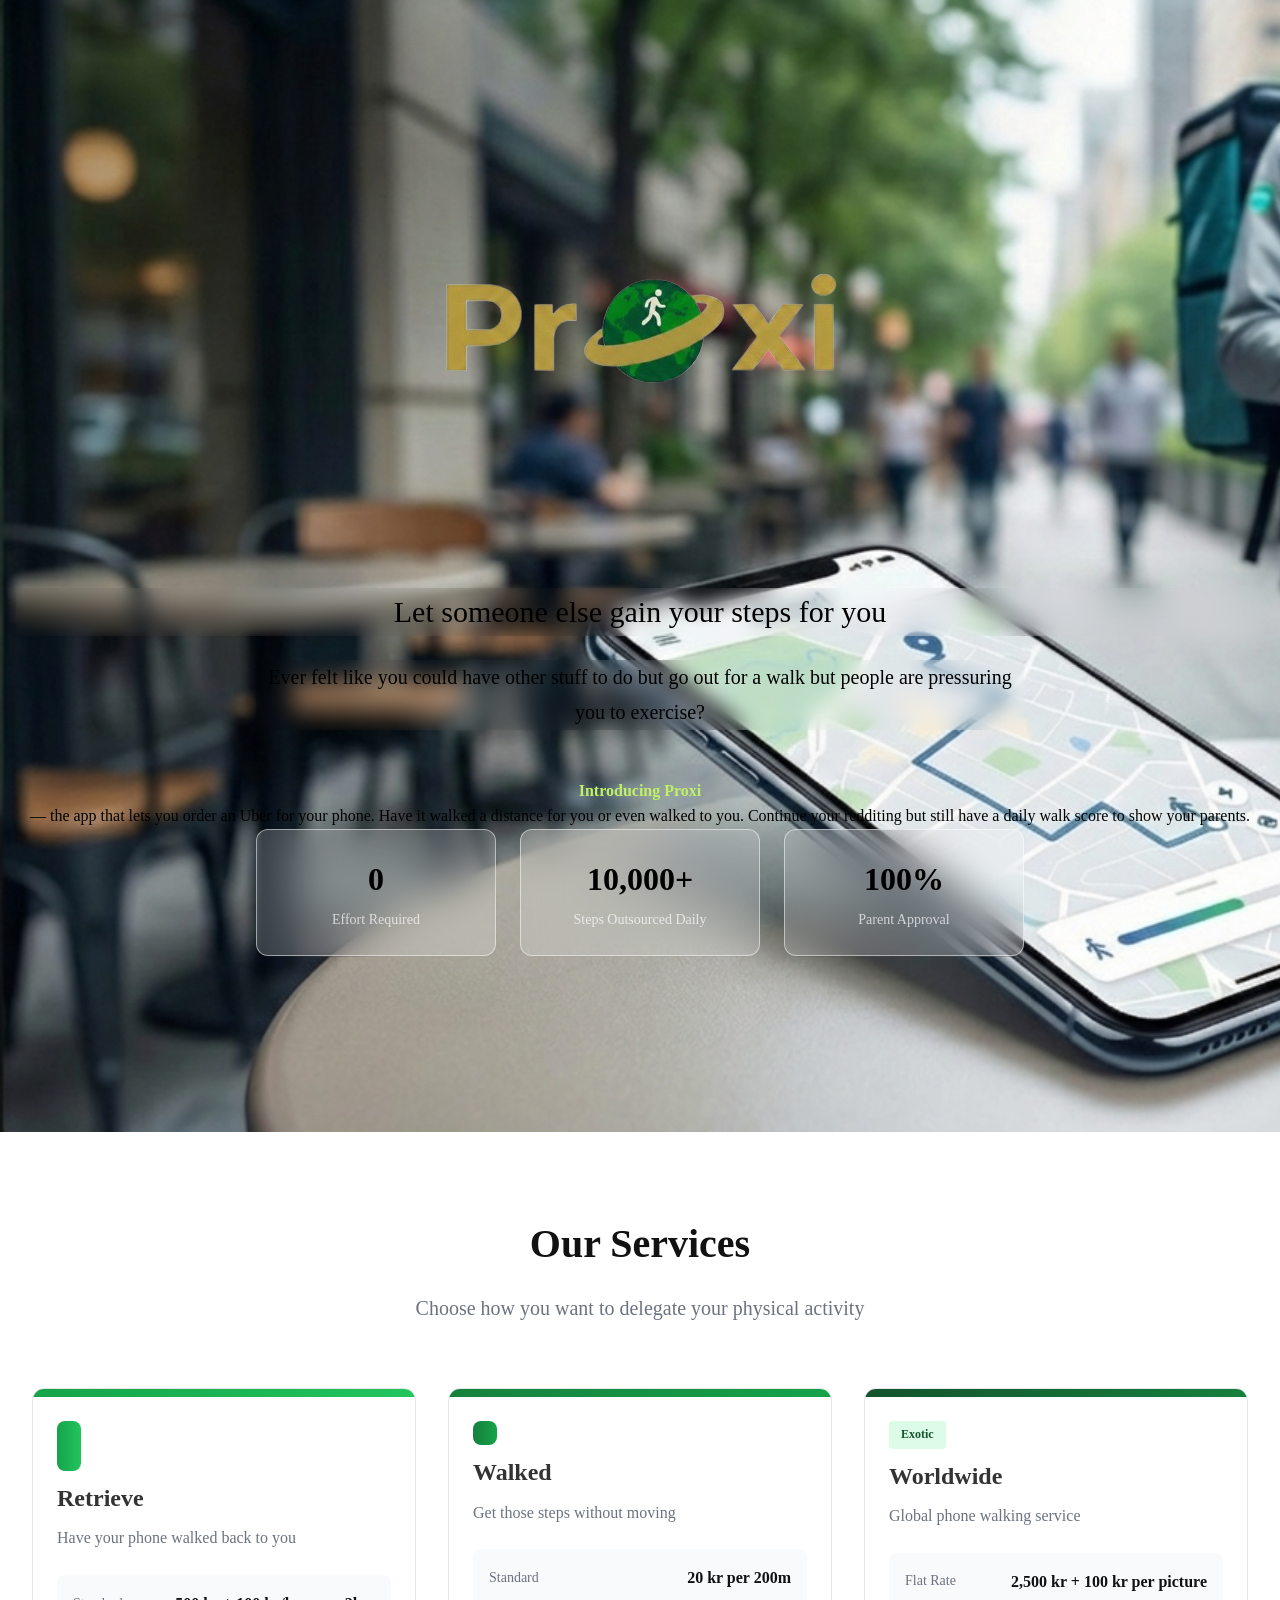
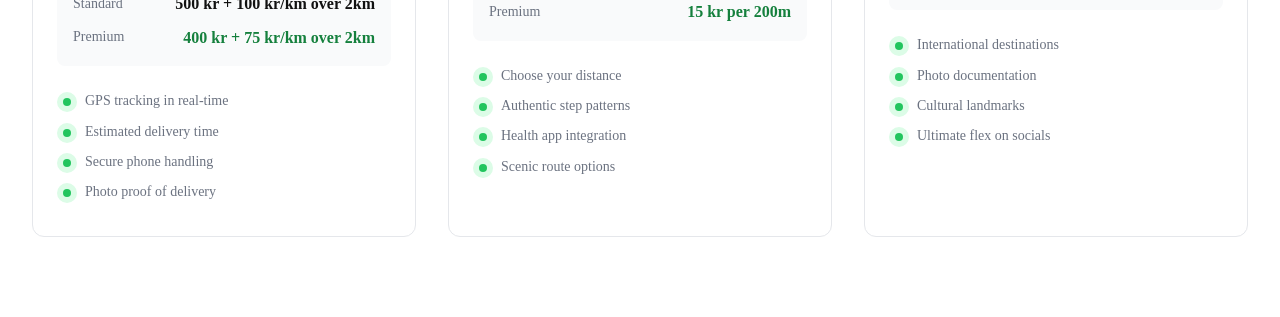
==== index.html @ c2bbb3a6 "hege" ====
<!DOCTYPE html>
<html lang="en">
<head>
    <meta charset="UTF-8">
    <meta name="viewport" content="width=device-width, initial-scale=1.0">
    <title>Proxi</title>
    <link rel="stylesheet" href="style.css">
</head>
<body>
    <section class ="hero">
        <div class="hero-logo">
            <img src="Company name - no background.png" alt="logo">
        </div>
            <p class="hero-tagline">Let someone else gain your steps for you</p>
            
            <p class="hero-description">
                Ever felt like you could have other stuff to do but go out for a walk but people are pressuring you to exercise? 
                <p class="highlight">Introducing Proxi</p> — the app that lets you order an Uber for your phone. 
                Have it walked a distance for you or even walked to you. Continue your redditing but still have a daily walk score to show your parents.
            </p>
            <div class="hero-stats">
                <div class="stat-card">
                    <div class="stat-value">0</div>
                    <div class="stat-label">Effort Required</div>
                </div>
                <div class="stat-card">
                    <div class="stat-value">10,000+</div>
                    <div class="stat-label">Steps Outsourced Daily</div>
                </div>
                <div class="stat-card">
                    <div class="stat-value">100%</div>
                    <div class="stat-label">Parent Approval</div>
                </div>
            </div>
    </section>
   <section class="services">
        <div class="container">
            <div class="section-header">
                <h2>Our Services</h2>
                <p>Choose how you want to delegate your physical activity</p>
            </div>
            
            <div class="services-grid">
                <!-- Retrieve Service -->
                <div class="service-card">
                    <div class="service-gradient gradient-1"></div>
                    <div class="service-header">
                        <div class="service-icon gradient-1">
                            <svg viewBox="0 0 24 24" fill="none" stroke="currentColor" stroke-width="2">
                                <polygon points="3 11 22 2 13 21 11 13 3 11"></polygon>
                            </svg>
                        </div>
                    </div>
                    <h3>Retrieve</h3>
                    <p class="service-description">Have your phone walked back to you</p>
                    
                    <div class="service-pricing">
                        <div class="price-row">
                            <p>Standard</p>
                            <p class="price">500 kr + 100 kr/km over 2km</p>
                        </div>
                        <div class="price-row premium">
                            <p>Premium</p>
                            <p class="price">400 kr + 75 kr/km over 2km</p>
                        </div>
                    </div>
                    
                    <ul class="service-features">
                        <li><p class="check"></p>GPS tracking in real-time</li>
                        <li><p class="check"></p>Estimated delivery time</li>
                        <li><p class="check"></p>Secure phone handling</li>
                        <li><p class="check"></p>Photo proof of delivery</li>
                    </ul>
                </div>
                
                <!-- Walked Service -->
                <div class="service-card">
                    <div class="service-gradient gradient-2"></div>
                    <div class="service-header">
                        <div class="service-icon gradient-2">
                        </div>
                    </div>
                    <h3>Walked</h3>
                    <p class="service-description">Get those steps without moving</p>
                    
                    <div class="service-pricing">
                        <div class="price-row">
                            <p>Standard</p>
                            <p class="price">20 kr per 200m</p>
                        </div>
                        <div class="price-row premium">
                            <p>Premium</p>
                            <p class="price">15 kr per 200m</p>
                        </div>
                    </div>
                    
                    <ul class="service-features">
                        <li><p class="check"></p>Choose your distance</li>
                        <li><p class="check"></p>Authentic step patterns</li>
                        <li><p class="check"></p>Health app integration</li>
                        <li><p class="check"></p>Scenic route options</li>
                    </ul>
                </div>
                
                <!-- Worldwide Service -->
                <div class="service-card">
                    <div class="service-gradient gradient-3"></div>
                    <div class="service-header">
                        <p class="badge">Exotic</p>
                    </div>
                    <h3>Worldwide</h3>
                    <p class="service-description">Global phone walking service</p>
                    
                    <div class="service-pricing">
                        <div class="price-row">
                            <p>Flat Rate</p>
                            <p class="price">2,500 kr + 100 kr per picture</p>
                        </div>
                    </div>
                    
                    <ul class="service-features">
                        <li><p class="check"></p>International destinations</li>
                        <li><p class="check"></p>Photo documentation</li>
                        <li><p class="check"></p>Cultural landmarks</li>
                        <li><p class="check"></p>Ultimate flex on socials</li>
                    </ul>
                </div>
            </div>
        </div>
    </section>

</body>
</html>
---- style.css ----
*{
    margin: 0;
    padding: 0;
    box-sizing: border-box;
}

body{
    line-height: 1.6;
    color: #333;
    background: #ffffff;
}

.container{
    max-width: 1280px;
    margin: 0 auto;
    padding: 0 1rem;
}

.hero{
    position: relative;
    background-image: url(Gemini_Generated_Image_2fr2fr2fr2fr2fr2.png);
    background-size: cover;
    overflow: hidden;
    padding: 5rem 1rem 8rem;
    text-align: center;
    color: black;
    text-decoration: blur(10px);
    text-shadow: #111;
}

.hero-overlay{
    position: absolute;
    inset: 0;
    background: rgba(0, 0, 0, 0.2);
}

.hero-content{
    position: relative;
    text-align: center;
    z-index: 1;
}

.hero-logo{
    position:relative ;
}

.hero.logo h1{
    font-size: 3.5rem;
    font-weight: 800;
}

.hero-tagline {
    font-size: 1.875rem;
    font-weight: 500;
    margin-bottom: 1.5rem;
    color:black;
    backdrop-filter: blur(10px);
}

.hero-description {
    font-size: 1.25rem;
    max-width: 48rem;
    margin: 0 auto 3rem;
    color: black;
    line-height: 1.75;
    backdrop-filter: blur(10px);
}

.highlight {
    font-weight: 600;
    color: #bef264;
}

.hero-stats {
    display: grid;
    grid-template-columns: repeat(auto-fit, minmax(200px, 1fr));
    gap: 1.5rem;
    max-width: 48rem;
    margin: 0 auto 3rem;
}

.stat-card {
    background: rgba(255, 255, 255, 0.2);
    backdrop-filter: blur(20px);
    border: 1px solid rgba(255, 255, 255, 0.5);
    border-radius: 0.75rem;
    padding: 1.5rem;
}

.stat-icon {
    width: 2rem;
    height: 2rem;
    color: #bef264;
    margin: 0 auto 0.5rem;
}

.stat-value {
    font-size: 2rem;
    font-weight: bold;
    margin-bottom: 0.25rem;
}

.stat-label {
    font-size: 0.875rem;
    color: rgba(255, 255, 255, 0.7);
}

.hero-buttons {
    display: flex;
    flex-wrap: wrap;
    gap: 1rem;
    justify-content: center;
    margin-bottom: 2rem;
}

.btn {
    padding: 0.75rem 2rem;
    font-size: 1.125rem;
    font-weight: 600;
    border-radius: 9999px;
    border: none;
    cursor: pointer;
    transition: all 0.3s;
}

.btn-primary {
    background: white;
    color: #15803d;
    box-shadow: 0 10px 25px rgba(0, 0, 0, 0.2);
}

.btn-primary:hover {
    background: #f3f4f6;
    transform: translateY(-2px);
}

.btn-outline {
    background: transparent;
    color: white;
    border: 2px solid white;
}

.btn-outline:hover {
    background: rgba(255, 255, 255, 0.1);
}

.hero-subtext {
    font-size: 0.875rem;
    color: rgba(255, 255, 255, 0.6);
    font-style: italic;
}

/* Services Section */
.services {
    padding: 5rem 1rem;
    background: white;
}

.section-header {
    text-align: center;
    margin-bottom: 4rem;
}

.section-header h2 {
    font-size: 2.5rem;
    font-weight: bold;
    color: #111;
    margin-bottom: 1rem;
}

.section-header p {
    font-size: 1.25rem;
    color: #6b7280;
    max-width: 42rem;
    margin: 0 auto;
}

.services-grid {
    display: grid;
    grid-template-columns: repeat(auto-fit, minmax(300px, 1fr));
    gap: 2rem;
}

.service-card {
    background: white;
    border: 1px solid #e5e7eb;
    border-radius: 0.75rem;
    overflow: hidden;
    transition: box-shadow 0.3s;
}

.service-card:hover {
    box-shadow: 0 20px 25px -5px rgba(0, 0, 0, 0.1), 0 10px 10px -5px rgba(0, 0, 0, 0.04);
}

.service-gradient {
    height: 0.5rem;
}

.gradient-1 {
    background: linear-gradient(to right, #16a34a, #22c55e);
}

.gradient-2 {
    background: linear-gradient(to right, #15803d, #16a34a);
}

.gradient-3 {
    background: linear-gradient(to right, #14532d, #15803d);
}

.service-header {
    padding: 1.5rem 1.5rem 0;
    display: flex;
    justify-content: space-between;
    align-items: flex-start;
    margin-bottom: 0.5rem;
}

.service-icon {
    padding: 0.75rem;
    border-radius: 0.5rem;
    color: white;
}

.badge {
    background: #dcfce7;
    color: #14532d;
    padding: 0.25rem 0.75rem;
    border-radius: 0.25rem;
    font-size: 0.75rem;
    font-weight: 600;
}

.service-card h3 {
    font-size: 1.5rem;
    font-weight: 700;
    padding: 0 1.5rem;
    margin-bottom: 0.5rem;
}

.service-description {
    color: #6b7280;
    padding: 0 1.5rem;
    margin-bottom: 1.5rem;
}

.service-pricing {
    background: #f9fafb;
    border-radius: 0.5rem;
    padding: 1rem;
    margin: 0 1.5rem 1.5rem;
}

.price-row {
    display: flex;
    justify-content: space-between;
    align-items: center;
    margin-bottom: 0.5rem;
}

.price-row:last-child {
    margin-bottom: 0;
}

.price-row p:first-child {
    font-size: 0.875rem;
    color: #6b7280;
}

.price-row .price {
    font-weight: 600;
    color: #111;
}

.price-row.premium .price {
    color: #15803d;
}

.service-features {
    list-style: none;
    padding: 0 1.5rem 1.5rem;
}

.service-features li {
    display: flex;
    align-items: flex-start;
    gap: 0.5rem;
    margin-bottom: 0.5rem;
    font-size: 0.875rem;
    color: #6b7280;
}

.check {
    width: 1.25rem;
    height: 1.25rem;
    background: #dcfce7;
    border-radius: 50%;
    display: inline-block;
    position: relative;
    flex-shrink: 0;
    margin-top: 0.125rem;
}

.check::after {
    content: '';
    position: absolute;
    width: 0.5rem;
    height: 0.5rem;
    background: #22c55e;
    border-radius: 50%;
    top: 50%;
    left: 50%;
    transform: translate(-50%, -50%);
}
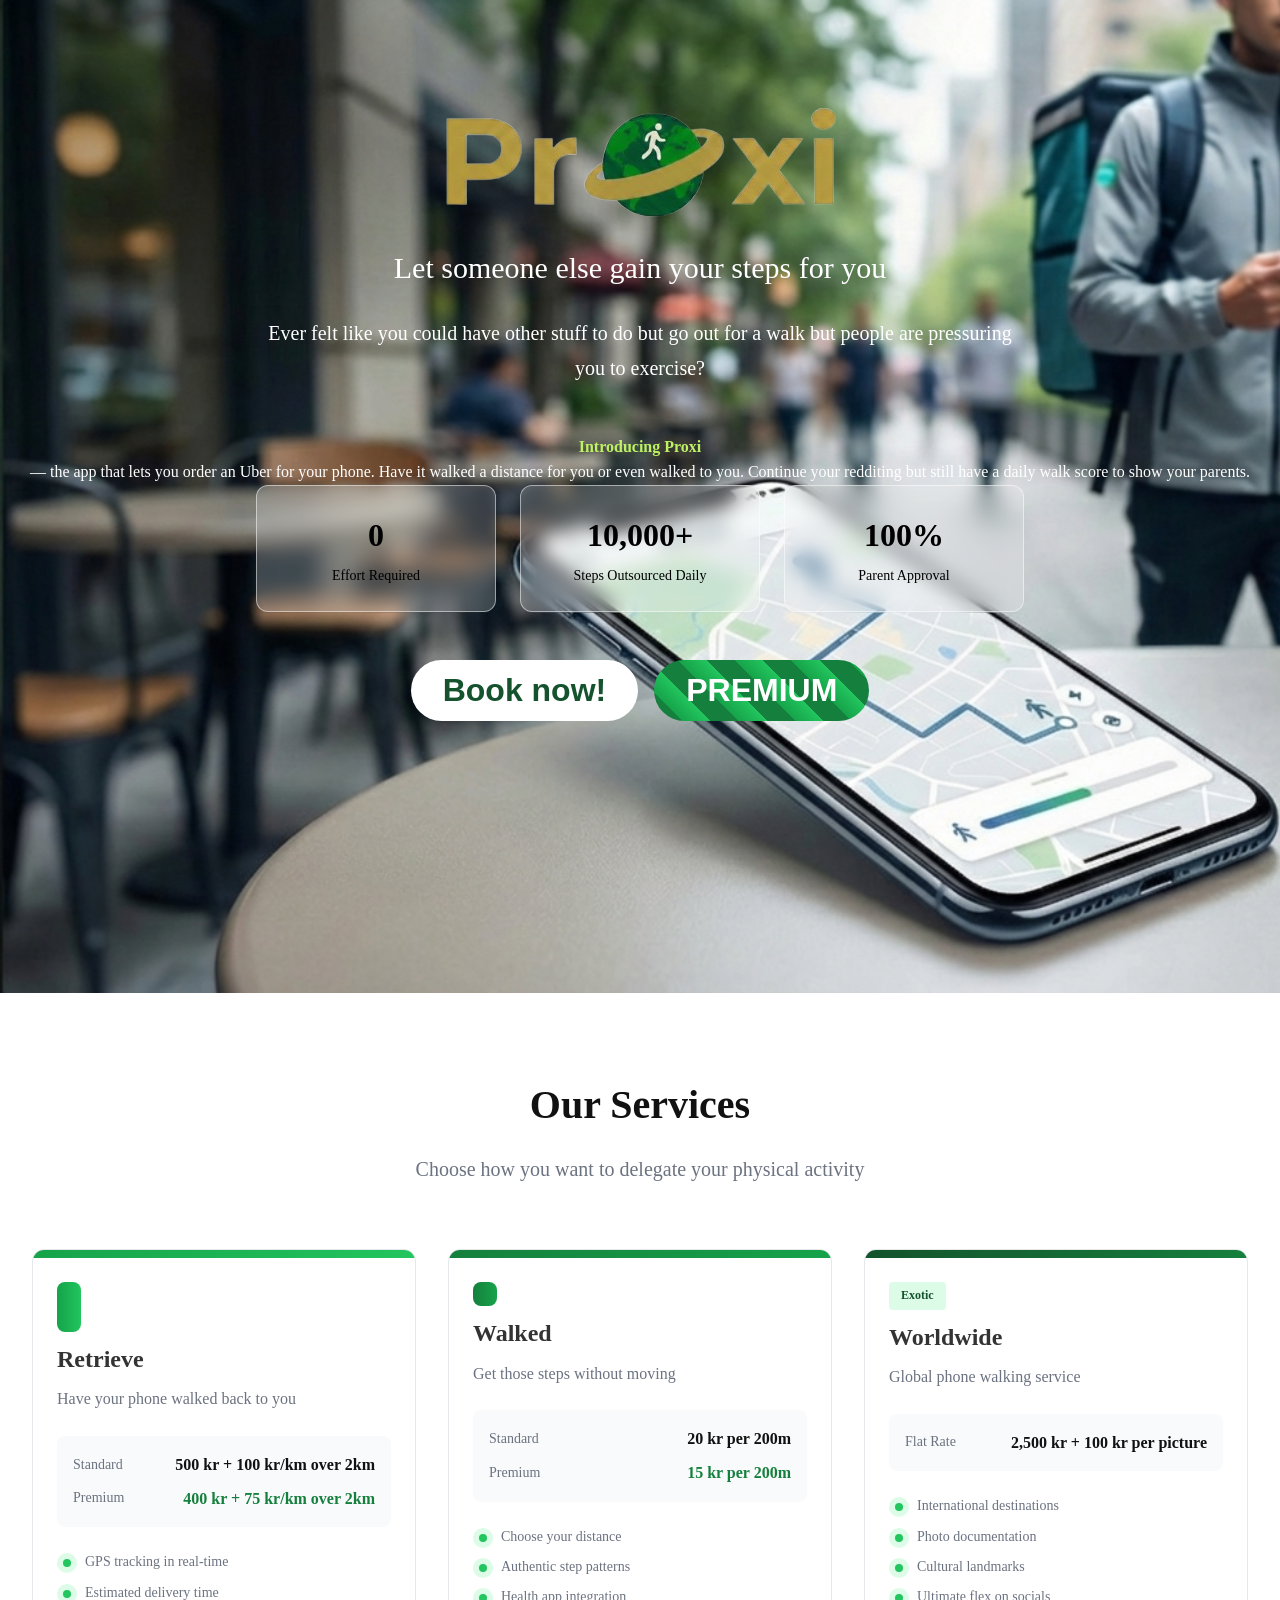
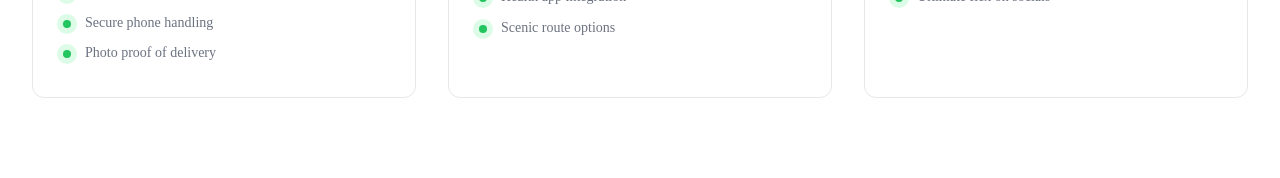
==== commit 977f1218: "jjjj" ====
--- a/index.html
+++ b/index.html
@@ -5,11 +5,12 @@
     <meta name="viewport" content="width=device-width, initial-scale=1.0">
     <title>Proxi</title>
     <link rel="stylesheet" href="style.css">
+    <link rel="stylesheet" href="">
 </head>
 <body>
     <section class ="hero">
         <div class="hero-logo">
-            <img src="Company name - no background.png" alt="logo">
+            <img src="Company name - no background-smaller.png" alt="logo">
         </div>
             <p class="hero-tagline">Let someone else gain your steps for you</p>
             
@@ -31,6 +32,10 @@
                     <div class="stat-value">100%</div>
                     <div class="stat-label">Parent Approval</div>
                 </div>
+            </div>
+            <div class="hero-buttons">
+            <button class="btn" onclick="window.location.href ='booking.html'">Book now!</button>
+            <button class="btn-premium">PREMIUM</button>
             </div>
     </section>
    <section class="services">
@@ -129,5 +134,6 @@
         </div>
     </section>
 
+
 </body>
 </html>
--- a/style.css
+++ b/style.css
@@ -21,11 +21,9 @@
     background-image: url(Gemini_Generated_Image_2fr2fr2fr2fr2fr2.png);
     background-size: cover;
     overflow: hidden;
-    padding: 5rem 1rem 8rem;
+    padding: 5rem 1rem 15rem;
     text-align: center;
-    color: black;
-    text-decoration: blur(10px);
-    text-shadow: #111;
+    color: white;
 }
 
 .hero-overlay{
@@ -42,6 +40,10 @@
 
 .hero-logo{
     position:relative ;
+    border: none;
+    margin: 0;
+    padding: 0;
+    position: top;
 }
 
 .hero.logo h1{
@@ -53,17 +55,15 @@
     font-size: 1.875rem;
     font-weight: 500;
     margin-bottom: 1.5rem;
-    color:black;
-    backdrop-filter: blur(10px);
+    color:white;
 }
 
 .hero-description {
     font-size: 1.25rem;
     max-width: 48rem;
     margin: 0 auto 3rem;
-    color: black;
+    color: white;
     line-height: 1.75;
-    backdrop-filter: blur(10px);
 }
 
 .highlight {
@@ -81,10 +81,11 @@
 
 .stat-card {
     background: rgba(255, 255, 255, 0.2);
-    backdrop-filter: blur(20px);
     border: 1px solid rgba(255, 255, 255, 0.5);
     border-radius: 0.75rem;
+    backdrop-filter: blur(10px);
     padding: 1.5rem;
+    color: black;
 }
 
 .stat-icon {
@@ -102,7 +103,7 @@
 
 .stat-label {
     font-size: 0.875rem;
-    color: rgba(255, 255, 255, 0.7);
+    color: black;
 }
 
 .hero-buttons {
@@ -113,35 +114,38 @@
     margin-bottom: 2rem;
 }
 
-.btn {
+.btn{
+    font-size: 2rem;
+    font-weight: 599;
+    background: white;
+    color: #14532d;
+    border: none;
+    border-radius: 100rem;
     padding: 0.75rem 2rem;
-    font-size: 1.125rem;
-    font-weight: 600;
-    border-radius: 9999px;
+    cursor: pointer;
+    transition: all 0.4s;
+}
+
+.btn:hover{
+    border-color: gray;
+    font-size: 2.2rem;
+}
+
+.btn-premium{
+    font-size: 2rem;
+    font-weight: 650;
+    background: repeating-linear-gradient(45deg,#15803d 0px, #15803d 20px,#16a34a 20px, #22c55e 40px);
+    color: white;
     border: none;
     cursor: pointer;
+    border-radius: 100rem;
+    padding: 0.75rem 2rem;
     transition: all 0.3s;
 }
 
-.btn-primary {
-    background: white;
-    color: #15803d;
-    box-shadow: 0 10px 25px rgba(0, 0, 0, 0.2);
-}
-
-.btn-primary:hover {
-    background: #f3f4f6;
-    transform: translateY(-2px);
-}
-
-.btn-outline {
-    background: transparent;
-    color: white;
-    border: 2px solid white;
-}
-
-.btn-outline:hover {
-    background: rgba(255, 255, 255, 0.1);
+.btn-premium:hover{
+    border: #22c55e;
+    font-size: 2.2rem;
 }
 
 .hero-subtext {
@@ -312,4 +316,4 @@
     top: 50%;
     left: 50%;
     transform: translate(-50%, -50%);
-}+}
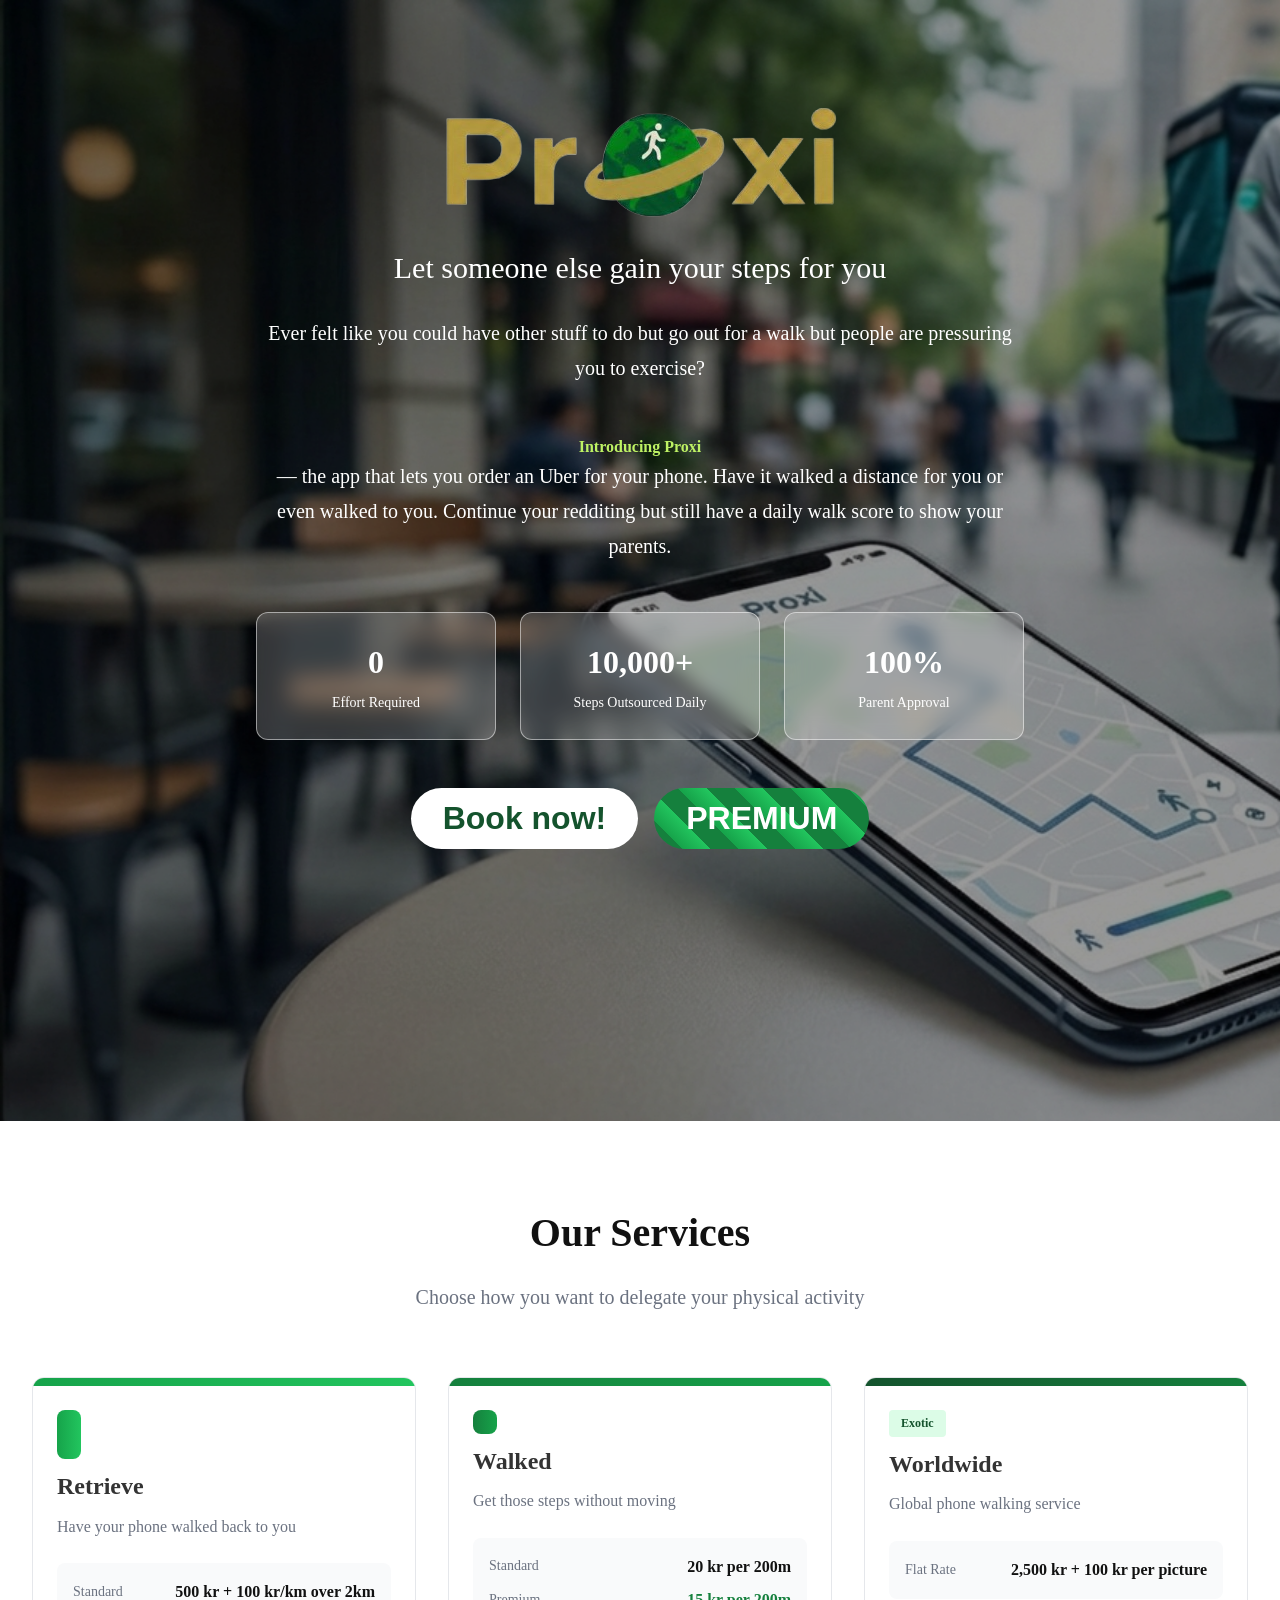
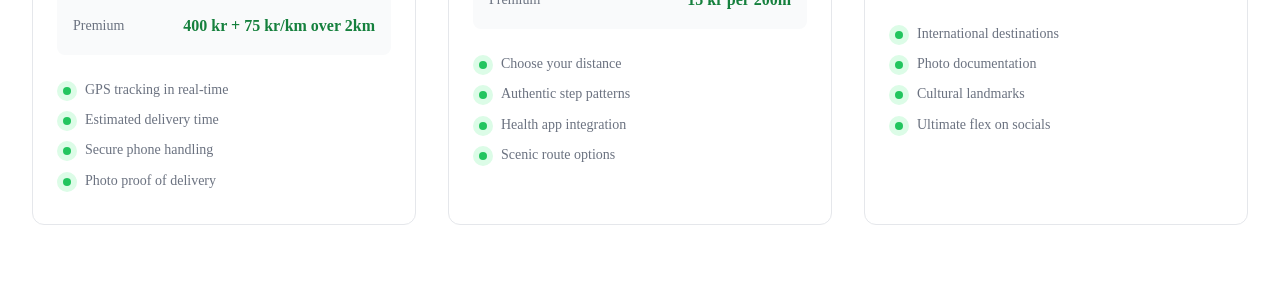
==== commit e781d883: "hihi" ====
--- a/index.html
+++ b/index.html
@@ -1,5 +1,6 @@
 <!DOCTYPE html>
 <html lang="en">
+
 <head>
     <meta charset="UTF-8">
     <meta name="viewport" content="width=device-width, initial-scale=1.0">
@@ -7,44 +8,48 @@
     <link rel="stylesheet" href="style.css">
     <link rel="stylesheet" href="">
 </head>
+
 <body>
-    <section class ="hero">
+    <section class="hero">
         <div class="hero-logo">
             <img src="Company name - no background-smaller.png" alt="logo">
         </div>
-            <p class="hero-tagline">Let someone else gain your steps for you</p>
-            
-            <p class="hero-description">
-                Ever felt like you could have other stuff to do but go out for a walk but people are pressuring you to exercise? 
-                <p class="highlight">Introducing Proxi</p> — the app that lets you order an Uber for your phone. 
-                Have it walked a distance for you or even walked to you. Continue your redditing but still have a daily walk score to show your parents.
-            </p>
-            <div class="hero-stats">
-                <div class="stat-card">
-                    <div class="stat-value">0</div>
-                    <div class="stat-label">Effort Required</div>
-                </div>
-                <div class="stat-card">
-                    <div class="stat-value">10,000+</div>
-                    <div class="stat-label">Steps Outsourced Daily</div>
-                </div>
-                <div class="stat-card">
-                    <div class="stat-value">100%</div>
-                    <div class="stat-label">Parent Approval</div>
-                </div>
+        <p class="hero-tagline">Let someone else gain your steps for you</p>
+
+        <p class="hero-description">
+            Ever felt like you could have other stuff to do but go out for a walk but people are pressuring you to
+            exercise?
+        <p class="highlight">Introducing Proxi</p> 
+        <p class="hero-description">— the app that lets you order an Uber for your phone.
+        Have it walked a distance for you or even walked to you. Continue your redditing but still have a daily walk
+        score to show your parents.</p>
+        <div class="hero-stats">
+            <div class="stat-card">
+                <div class="stat-value">0</div>
+                <div class="stat-label">Effort Required</div>
             </div>
-            <div class="hero-buttons">
+            <div class="stat-card">
+                <div class="stat-value">10,000+</div>
+                <div class="stat-label">Steps Outsourced Daily</div>
+            </div>
+            <div class="stat-card">
+                <div class="stat-value">100%</div>
+                <div class="stat-label">Parent Approval</div>
+            </div>
+        </div>
+        <div class="hero-buttons">
             <button class="btn" onclick="window.location.href ='booking.html'">Book now!</button>
-            <button class="btn-premium">PREMIUM</button>
-            </div>
+            <button class="btn-premium" onclick="window.location.href ='premium.html'">PREMIUM</button>
+        </div>
+        <div class="filter"></div>
     </section>
-   <section class="services">
+    <section class="services">
         <div class="container">
             <div class="section-header">
                 <h2>Our Services</h2>
                 <p>Choose how you want to delegate your physical activity</p>
             </div>
-            
+
             <div class="services-grid">
                 <!-- Retrieve Service -->
                 <div class="service-card">
@@ -58,7 +63,7 @@
                     </div>
                     <h3>Retrieve</h3>
                     <p class="service-description">Have your phone walked back to you</p>
-                    
+
                     <div class="service-pricing">
                         <div class="price-row">
                             <p>Standard</p>
@@ -69,15 +74,23 @@
                             <p class="price">400 kr + 75 kr/km over 2km</p>
                         </div>
                     </div>
-                    
+
                     <ul class="service-features">
-                        <li><p class="check"></p>GPS tracking in real-time</li>
-                        <li><p class="check"></p>Estimated delivery time</li>
-                        <li><p class="check"></p>Secure phone handling</li>
-                        <li><p class="check"></p>Photo proof of delivery</li>
+                        <li>
+                            <p class="check"></p>GPS tracking in real-time
+                        </li>
+                        <li>
+                            <p class="check"></p>Estimated delivery time
+                        </li>
+                        <li>
+                            <p class="check"></p>Secure phone handling
+                        </li>
+                        <li>
+                            <p class="check"></p>Photo proof of delivery
+                        </li>
                     </ul>
                 </div>
-                
+
                 <!-- Walked Service -->
                 <div class="service-card">
                     <div class="service-gradient gradient-2"></div>
@@ -87,7 +100,7 @@
                     </div>
                     <h3>Walked</h3>
                     <p class="service-description">Get those steps without moving</p>
-                    
+
                     <div class="service-pricing">
                         <div class="price-row">
                             <p>Standard</p>
@@ -98,15 +111,23 @@
                             <p class="price">15 kr per 200m</p>
                         </div>
                     </div>
-                    
+
                     <ul class="service-features">
-                        <li><p class="check"></p>Choose your distance</li>
-                        <li><p class="check"></p>Authentic step patterns</li>
-                        <li><p class="check"></p>Health app integration</li>
-                        <li><p class="check"></p>Scenic route options</li>
+                        <li>
+                            <p class="check"></p>Choose your distance
+                        </li>
+                        <li>
+                            <p class="check"></p>Authentic step patterns
+                        </li>
+                        <li>
+                            <p class="check"></p>Health app integration
+                        </li>
+                        <li>
+                            <p class="check"></p>Scenic route options
+                        </li>
                     </ul>
                 </div>
-                
+
                 <!-- Worldwide Service -->
                 <div class="service-card">
                     <div class="service-gradient gradient-3"></div>
@@ -115,19 +136,27 @@
                     </div>
                     <h3>Worldwide</h3>
                     <p class="service-description">Global phone walking service</p>
-                    
+
                     <div class="service-pricing">
                         <div class="price-row">
                             <p>Flat Rate</p>
                             <p class="price">2,500 kr + 100 kr per picture</p>
                         </div>
                     </div>
-                    
+
                     <ul class="service-features">
-                        <li><p class="check"></p>International destinations</li>
-                        <li><p class="check"></p>Photo documentation</li>
-                        <li><p class="check"></p>Cultural landmarks</li>
-                        <li><p class="check"></p>Ultimate flex on socials</li>
+                        <li>
+                            <p class="check"></p>International destinations
+                        </li>
+                        <li>
+                            <p class="check"></p>Photo documentation
+                        </li>
+                        <li>
+                            <p class="check"></p>Cultural landmarks
+                        </li>
+                        <li>
+                            <p class="check"></p>Ultimate flex on socials
+                        </li>
                     </ul>
                 </div>
             </div>
@@ -136,4 +165,5 @@
 
 
 </body>
+
 </html>
--- a/style.css
+++ b/style.css
@@ -26,20 +26,23 @@
     color: white;
 }
 
-.hero-overlay{
+.hero > * {
+    z-index: 100;
+    position: relative;
+}
+
+.filter{
     position: absolute;
     inset: 0;
-    background: rgba(0, 0, 0, 0.2);
+    background: rgba(0, 0, 0, 0.4);
+    z-index: 1;
 }
 
 .hero-content{
-    position: relative;
     text-align: center;
-    z-index: 1;
 }
 
 .hero-logo{
-    position:relative ;
     border: none;
     margin: 0;
     padding: 0;
@@ -85,7 +88,7 @@
     border-radius: 0.75rem;
     backdrop-filter: blur(10px);
     padding: 1.5rem;
-    color: black;
+    color: white;
 }
 
 .stat-icon {
@@ -103,7 +106,7 @@
 
 .stat-label {
     font-size: 0.875rem;
-    color: black;
+    color: white;
 }
 
 .hero-buttons {
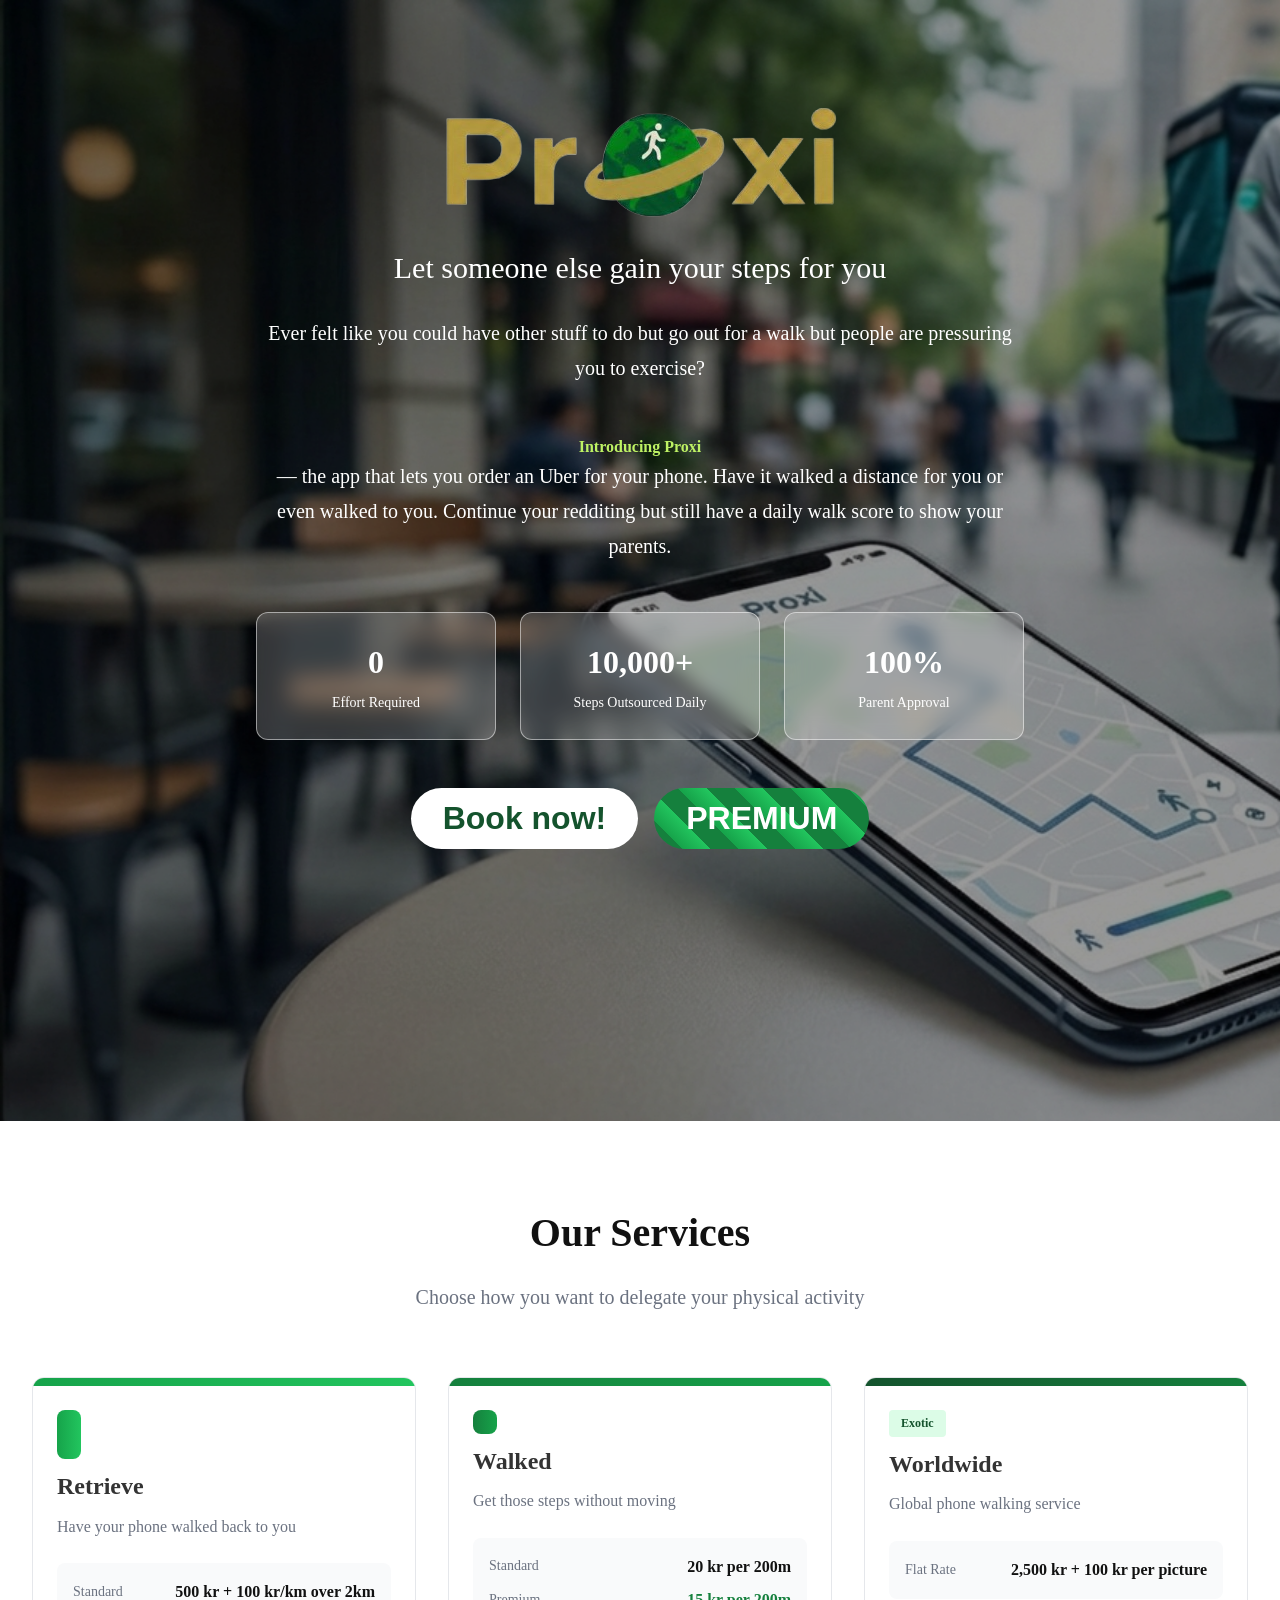
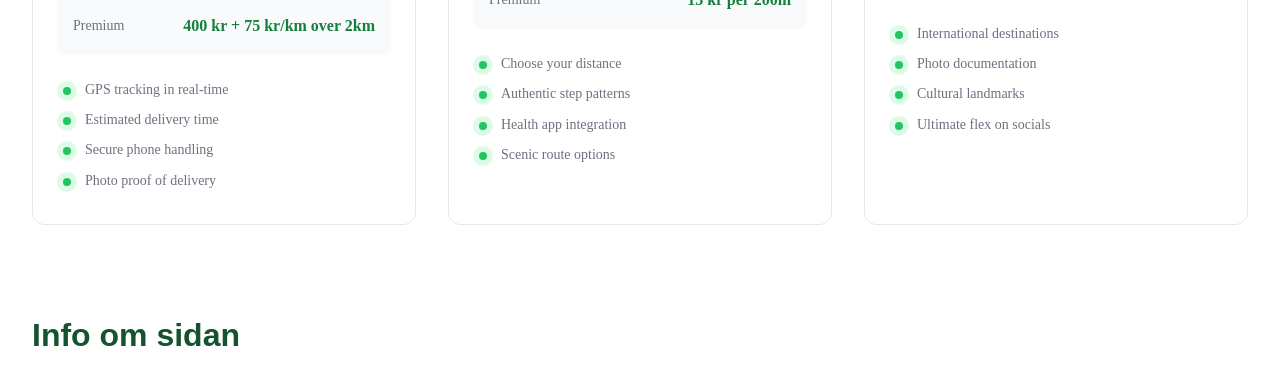
==== commit c7b38438: "hehe" ====
--- a/index.html
+++ b/index.html
@@ -162,7 +162,7 @@
             </div>
         </div>
     </section>
-
+    <button class="btn" onclick="window.location.href='info.html'">Info om sidan</button>
 
 </body>
 
--- a/style.css
+++ b/style.css
@@ -320,3 +320,17 @@
     left: 50%;
     transform: translate(-50%, -50%);
 }
+
+.home{
+    padding: 0;
+    margin: 0; 
+    border: transparent;
+    background: transparent;
+    cursor: pointer;
+    transition: all 0.4s;
+}
+
+.home:hover{
+    size-adjust: 1rem;
+    border: gray;
+}
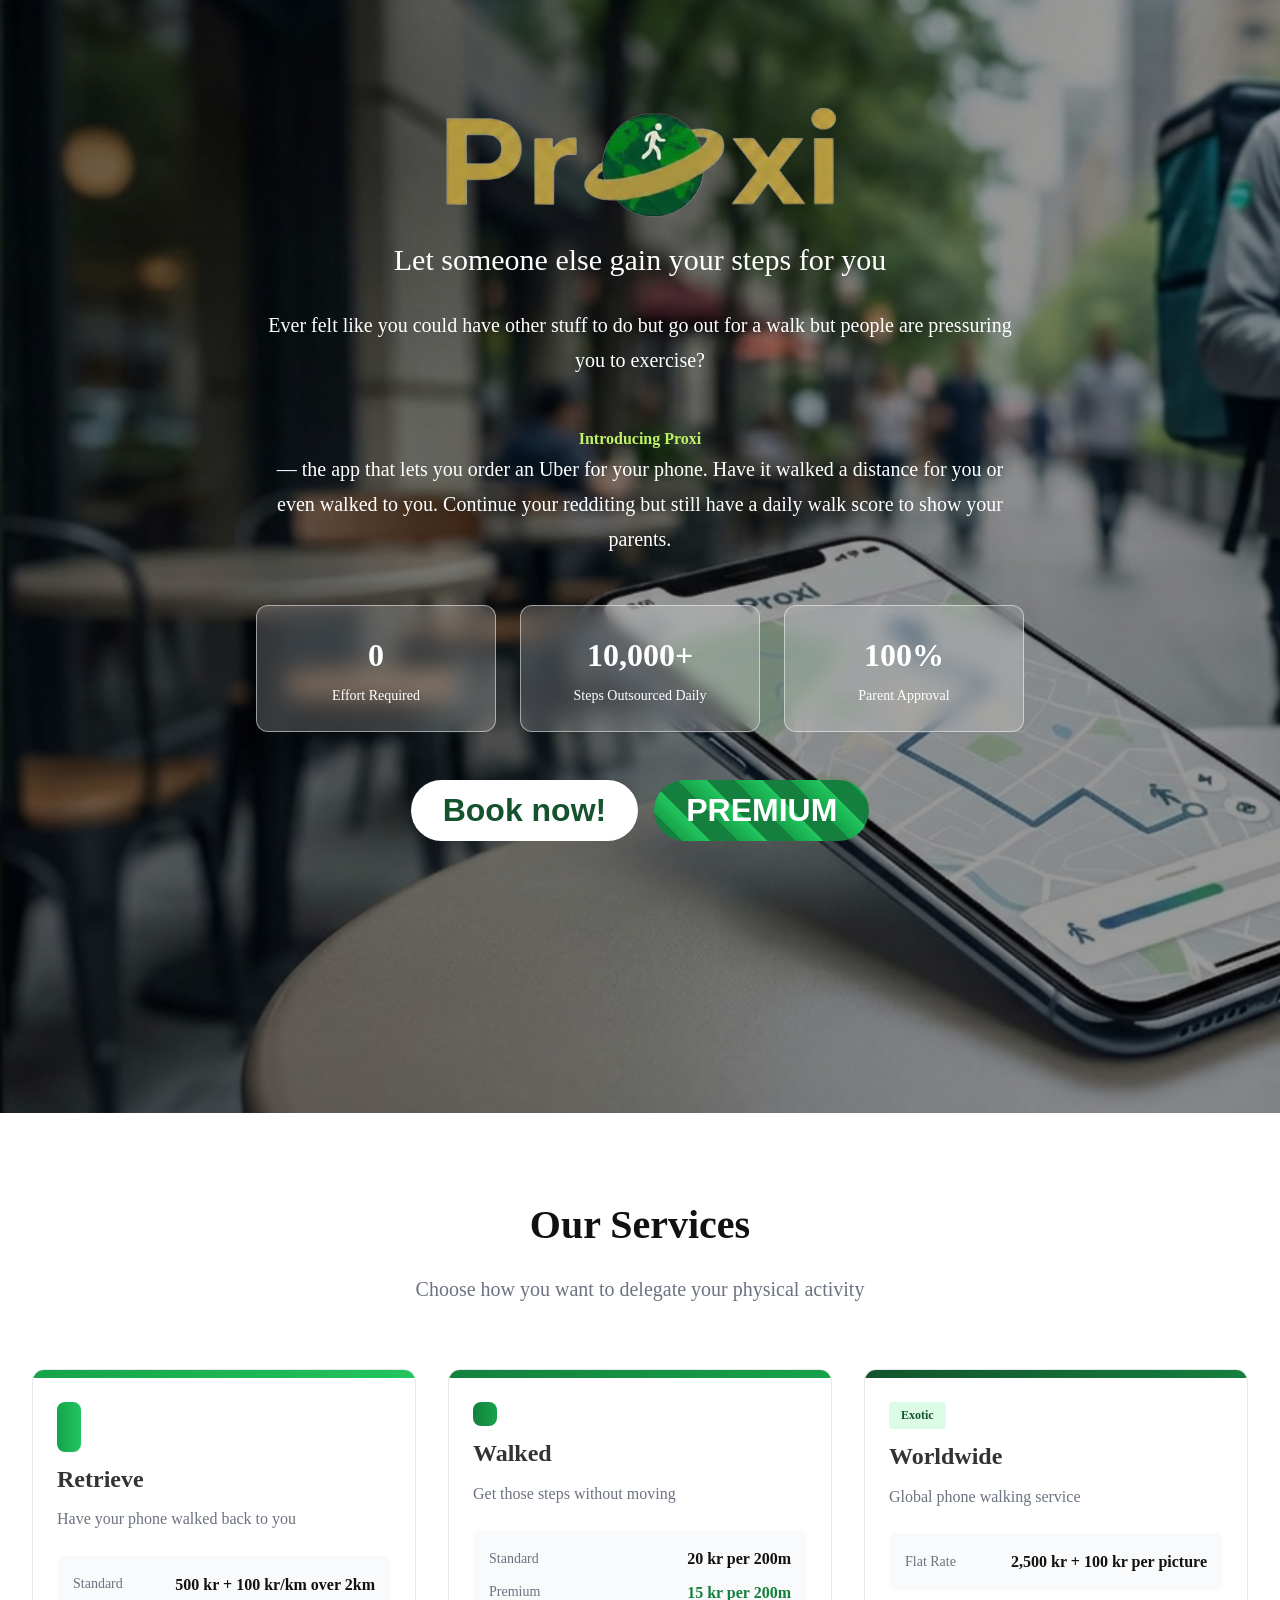
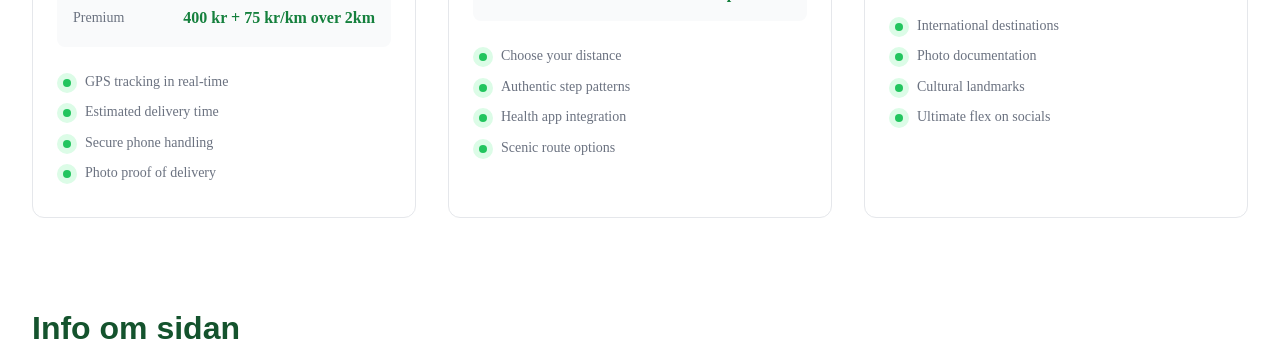
==== commit c5b1af2b: "ff" ====
--- a/index.html
+++ b/index.html
@@ -6,13 +6,12 @@
     <meta name="viewport" content="width=device-width, initial-scale=1.0">
     <title>Proxi</title>
     <link rel="stylesheet" href="style.css">
-    <link rel="stylesheet" href="">
 </head>
 
 <body>
     <section class="hero">
         <div class="hero-logo">
-            <img src="Company name - no background-smaller.png" alt="logo">
+            <img src="Company_name-no_background-smaller.png" alt="logo">
         </div>
         <p class="hero-tagline">Let someone else gain your steps for you</p>
 
--- a/style.css
+++ b/style.css
@@ -25,6 +25,13 @@
     text-align: center;
     color: white;
 }
+@media (max-width: 950px) {
+    .hero{ 
+    background-image: url(88490961-4531-4d66-aa18-f1389e0db489.jpg);
+    background-position: center;
+    }
+
+}
 
 .hero > * {
     z-index: 100;
@@ -46,7 +53,9 @@
     border: none;
     margin: 0;
     padding: 0;
-    position: top;
+    display: flex;
+    justify-content: center;
+    align-content: center;
 }
 
 .hero.logo h1{
@@ -331,6 +340,6 @@
 }
 
 .home:hover{
-    size-adjust: 1rem;
+    size-adjust: 10%;
     border: gray;
 }
